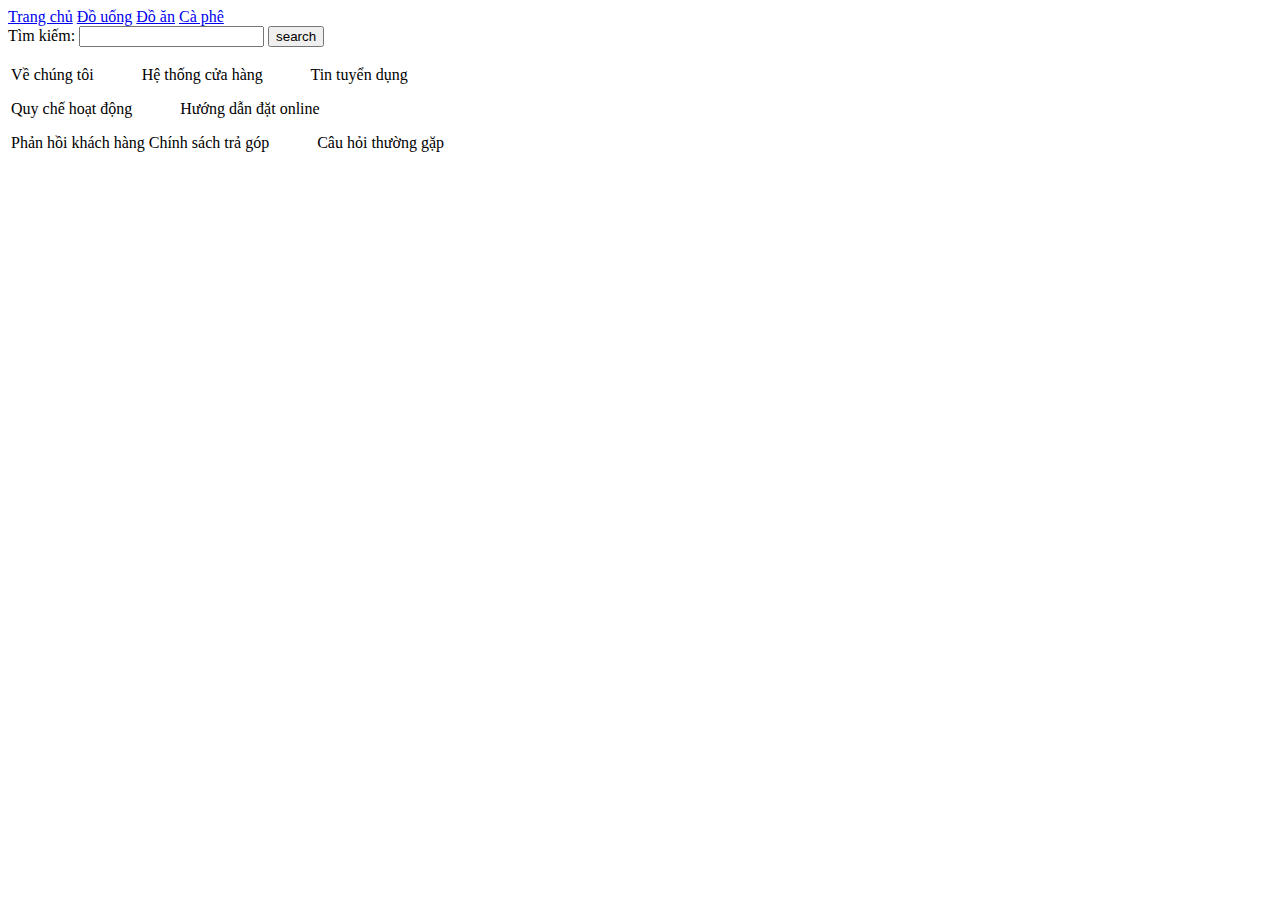
==== TrangChu/index.html @ 126f20be "gfhvn" ====
<!DOCTYPE html>
<html>
    <head>
		<title>Trang chủ</title>
		<meta charset="utf-8" />
		<link rel="stylesheet" type="text/css" href="css\style.css" />
		<script type="text/javascript" src="js\script.js"></script>
	</head>
    <body>
        <div id="head">
            <div id="banner_img"></div>
        </div>
        <div id="menu">
            <div id="menu_left">
                <a class = "menu_item" href="index.php?do=home">Trang chủ</a>
                <a class = "menu_item" href="index.php?do=home">Đồ uống</a>
                <a class = "menu_item" href="index.php?do=home">Đồ ăn</a>
                <a class = "menu_item" href="index.php?do=home">Cà phê</a>
            </div>
            <div id="menu_right">
                <form action="index.php?do=search_xuly" method="post">
					Tìm kiếm: <input type="text" name="search" />
					<input type="submit" name="ok" value="search" />
				</form>
            </div>
        </div>
        <div id="content">
            
        </div>
        <div id="footer">
            <table>
                <tr>
                    <td>
                        <p>Về chúng tôi &nbsp;&nbsp;&nbsp;&nbsp;&nbsp;&nbsp;&nbsp;&nbsp;&nbsp;&nbsp; Hệ thống cửa hàng 
                        &nbsp;&nbsp;&nbsp;&nbsp;&nbsp;&nbsp;&nbsp;&nbsp;&nbsp;&nbsp; Tin tuyển dụng </p>
            
                        <p>Quy chế hoạt động &nbsp;&nbsp;&nbsp;&nbsp;&nbsp;&nbsp;&nbsp;&nbsp;&nbsp;&nbsp; Hướng dẫn đặt online</p>
            
                        <p>Phản hồi khách hàng Chính sách trả góp &nbsp;&nbsp;&nbsp;&nbsp;&nbsp;&nbsp;&nbsp;&nbsp;&nbsp;&nbsp; 
                        Câu hỏi thường gặp</p>
        
                    </td>
                </tr>
            </table>
        </div>
    </body>
</html>
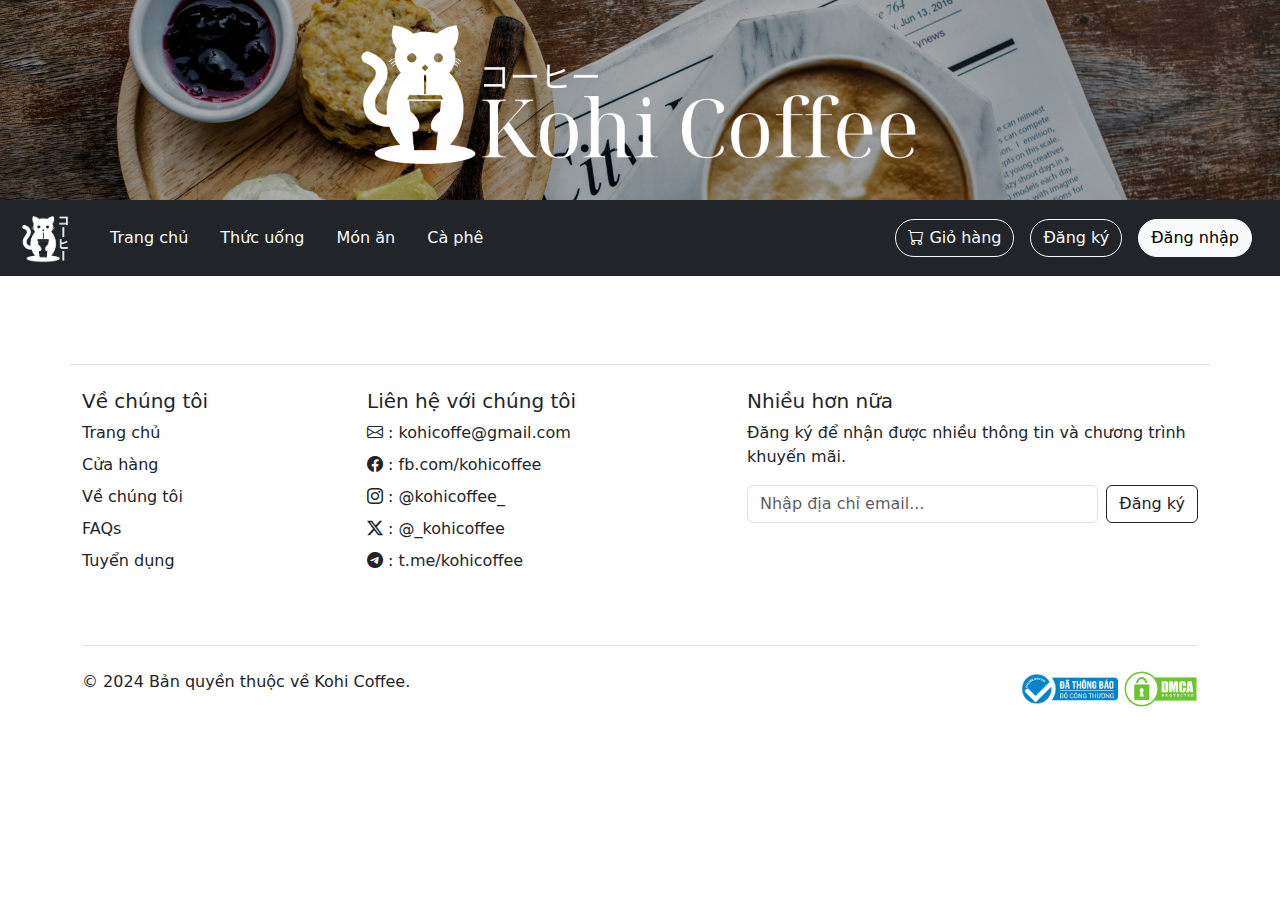
==== commit 910a98ba: "mới up" ====
--- a/TrangChu/index.html
+++ b/TrangChu/index.html
@@ -1,47 +1,136 @@
 <!DOCTYPE html>
 <html>
     <head>
-		<title>Trang chủ</title>
-		<meta charset="utf-8" />
-		<link rel="stylesheet" type="text/css" href="css\style.css" />
-		<script type="text/javascript" src="js\script.js"></script>
-	</head>
+        <title>Trang chủ</title>
+        <meta charset="utf-8" />
+        <meta name="viewport" content="width=device-width, initial-scale=1">
+        <link href="https://cdn.jsdelivr.net/npm/bootstrap@5.3.3/dist/css/bootstrap.min.css" rel="stylesheet"
+            integrity="sha384-QWTKZyjpPEjISv5WaRU9OFeRpok6YctnYmDr5pNlyT2bRjXh0JMhjY6hW+ALEwIH" crossorigin="anonymous">
+        <link rel="stylesheet" href="https://cdn.jsdelivr.net/npm/bootstrap-icons@1.11.3/font/bootstrap-icons.min.css">
+        <script src="https://cdn.jsdelivr.net/npm/bootstrap@5.3.3/dist/js/bootstrap.bundle.min.js"
+            integrity="sha384-YvpcrYf0tY3lHB60NNkmXc5s9fDVZLESaAA55NDzOxhy9GkcIdslK1eN7N6jIeHz"
+            crossorigin="anonymous"></script>
+        <link rel="stylesheet" type="text/css" href="css\style.css" />
+        <script type="text/javascript" src="js\script.js"></script>
+    </head>
+
     <body>
-        <div id="head">
-            <div id="banner_img"></div>
-        </div>
-        <div id="menu">
-            <div id="menu_left">
-                <a class = "menu_item" href="index.php?do=home">Trang chủ</a>
-                <a class = "menu_item" href="index.php?do=home">Đồ uống</a>
-                <a class = "menu_item" href="index.php?do=home">Đồ ăn</a>
-                <a class = "menu_item" href="index.php?do=home">Cà phê</a>
-            </div>
-            <div id="menu_right">
-                <form action="index.php?do=search_xuly" method="post">
-					Tìm kiếm: <input type="text" name="search" />
-					<input type="submit" name="ok" value="search" />
-				</form>
-            </div>
-        </div>
+        <!--Header-->
+        <header>
+            <div id="banner"></div>
+            <nav class="navbar navbar-expand bg-dark">
+                <div class="container justify-content-start">
+                    <a class="navbar-brand ms-2" href="">
+                        <img src="images/Logo.png" width="50px">
+                    </a>
+                    <div class="navbar" id="navbarNav">
+                        <ul class="navbar-nav">
+                            <li class="nav-item ms-3">
+                                <a class="nav-link active text-light" aria-current="page" href="#">Trang chủ</a>
+                            </li>
+                            <li class="nav-item ms-3">
+                                <a class="nav-link text-light" href="#">Thức uống</a>
+                            </li>
+                            <li class="nav-item ms-3">
+                                <a class="nav-link text-light" href="#">Món ăn</a>
+                            </li>
+                            <li class="nav-item ms-3">
+                                <a class="nav-link text-light" href="#">Cà phê</a>
+                            </li>
+                        </ul>
+                    </div>
+                </div>
+                <div class="container justify-content-end">
+                    <div class="navbar" id="navbarNav">
+                        <ul class="navbar-nav">
+                            <li class="nav-item">
+                                <a class="btn btn-outline-light rounded-pill" href="#">
+                                    <i class="bi bi-cart"></i> Giỏ hàng
+                                </a>
+                            </li>
+                            <li class="nav-item ms-3">
+                                <a class="btn btn-outline-light rounded-pill" href="#">Đăng ký</a>
+                            </li>
+                            <li class="nav-item ms-3 me-3">
+                                <a class="btn btn-light rounded-pill" href="#">Đăng nhập</a>
+                            </li>
+                        </ul>
+                    </div>
+                </div>
+            </nav>
+        </header>
+        <!--Content-->
         <div id="content">
             
         </div>
-        <div id="footer">
-            <table>
-                <tr>
-                    <td>
-                        <p>Về chúng tôi &nbsp;&nbsp;&nbsp;&nbsp;&nbsp;&nbsp;&nbsp;&nbsp;&nbsp;&nbsp; Hệ thống cửa hàng 
-                        &nbsp;&nbsp;&nbsp;&nbsp;&nbsp;&nbsp;&nbsp;&nbsp;&nbsp;&nbsp; Tin tuyển dụng </p>
-            
-                        <p>Quy chế hoạt động &nbsp;&nbsp;&nbsp;&nbsp;&nbsp;&nbsp;&nbsp;&nbsp;&nbsp;&nbsp; Hướng dẫn đặt online</p>
-            
-                        <p>Phản hồi khách hàng Chính sách trả góp &nbsp;&nbsp;&nbsp;&nbsp;&nbsp;&nbsp;&nbsp;&nbsp;&nbsp;&nbsp; 
-                        Câu hỏi thường gặp</p>
-        
-                    </td>
-                </tr>
-            </table>
+        <!--Footer-->
+        <div class="container bg-white">
+            <footer class="py-4">
+                <div class="row border-top py-4 my-4">
+                    <div class="col-5 col-md-3 mb-3">
+                        <h5>Về chúng tôi</h5>
+                        <ul class="nav flex-column">
+                            <li class="nav-item mb-2"><a href="#" class="nav-link p-0 text-dark">Trang chủ</a></li>
+                            <li class="nav-item mb-2"><a href="#" class="nav-link p-0 text-dark">Cửa hàng</a></li>
+                            <li class="nav-item mb-2"><a href="#" class="nav-link p-0 text-dark">Về chúng tôi</a></li>
+                            <li class="nav-item mb-2"><a href="#" class="nav-link p-0 text-dark">FAQs</a></li>
+                            <li class="nav-item mb-2"><a href="#" class="nav-link p-0 text-dark">Tuyển dụng</a></li>
+                        </ul>
+                    </div>
+
+                    <div class="col-5 col-md-3 mb-3">
+                        <h5>Liên hệ với chúng tôi</h5>
+                        <ul class="nav flex-column">
+                            <li class="nav-item mb-2">
+                                <a href="#" class="nav-link p-0 text-dark">
+                                    <i class="bi bi-envelope"></i> : kohicoffe@gmail.com
+                                </a>
+                            </li>
+                            <li class="nav-item mb-2">
+                                <a href="#" class="nav-link p-0 text-dark">
+                                    <i class="bi bi-facebook"></i> : fb.com/kohicoffee
+                                </a>
+                            </li>
+                            <li class="nav-item mb-2">
+                                <a href="#" class="nav-link p-0 text-dark">
+                                    <i class="bi bi-instagram"></i> : @kohicoffee_
+                                </a>
+                            </li>
+                            <li class="nav-item mb-2">
+                                <a href="#" class="nav-link p-0 text-dark">
+                                    <i class="bi bi-twitter-x"></i> : @_kohicoffee
+                                </a>
+                            </li>
+                            <li class="nav-item mb-2">
+                                <a href="#" class="nav-link p-0 text-dark">
+                                    <i class="bi bi-telegram"></i> : t.me/kohicoffee
+                                </a>
+                            </li>
+                        </ul>
+                    </div>
+
+                    <div class="col-md-5 offset-md-1 mb-3">
+                        <form>
+                            <h5>Nhiều hơn nữa</h5>
+                            <p>Đăng ký để nhận được nhiều thông tin và chương trình khuyến mãi.</p>
+                            <div class="d-flex flex-column flex-sm-row w-80 gap-2">
+                                <label for="newsletter1" class="visually-hidden">Email address</label>
+                                <input id="newsletter1" type="text" class="form-control" placeholder="Nhập địa chỉ email...">
+                                <button class="btn btn-outline-dark text-nowrap" type="button">Đăng ký</button>
+                            </div>
+                        </form>
+                    </div>
+                </div>
+
+                <div class="d-flex flex-column flex-sm-row justify-content-between py-4 my-2 border-top text-dark">
+                    <p>© 2024 Bản quyền thuộc về Kohi Coffee.</p>
+                    <div>
+                        <img src="images/logotbbct.png" width="100px">
+                        <img src="images/logodmca.png" width="75px">
+                    </div>
+                </div>
+            </footer>
         </div>
     </body>
+
 </html>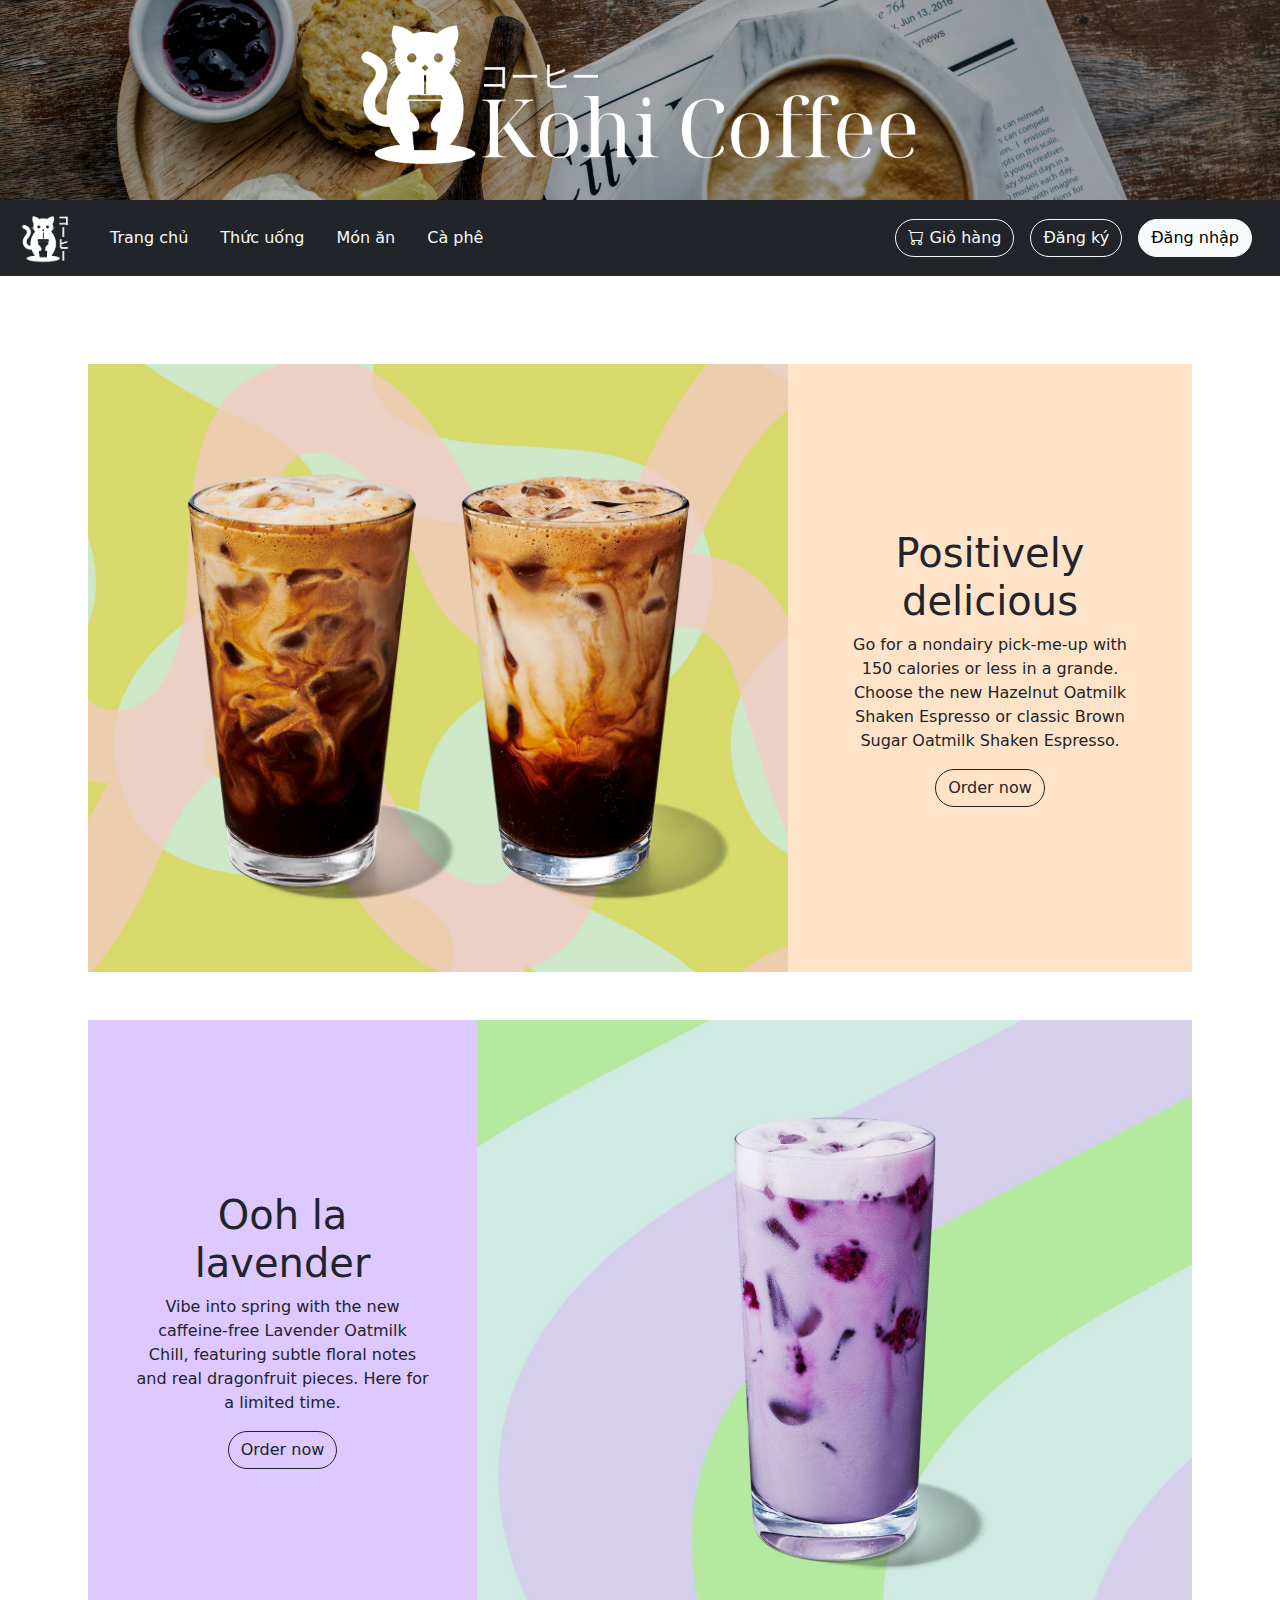
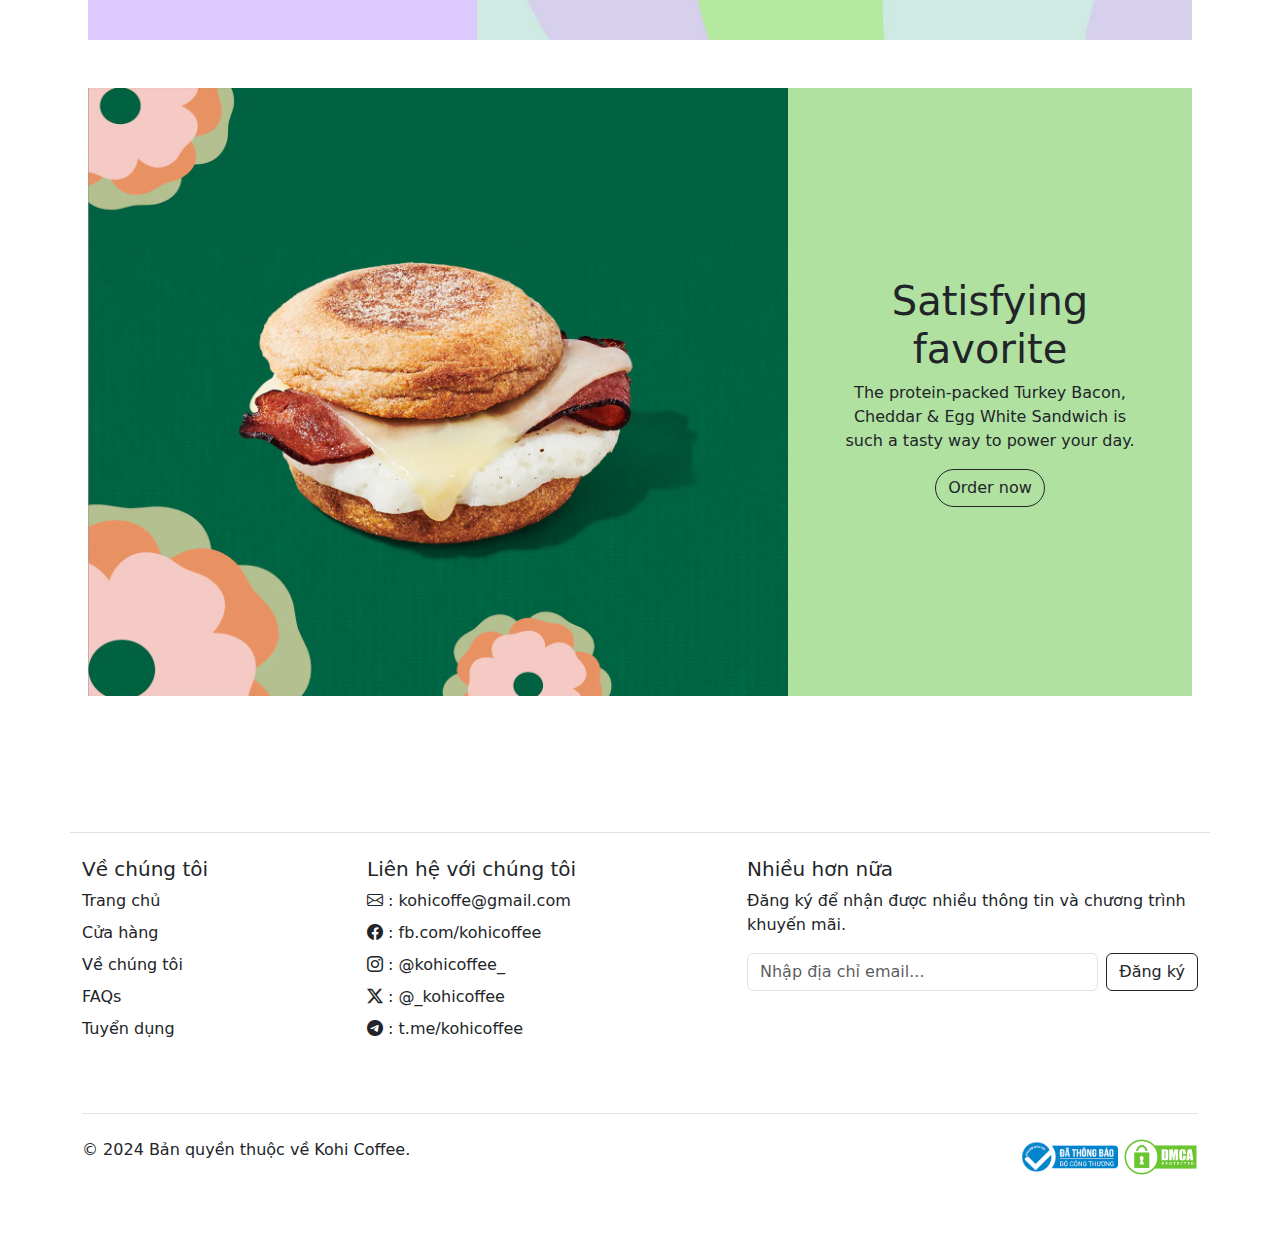
==== commit 5132dfac: "them phan content" ====
--- a/TrangChu/index.html
+++ b/TrangChu/index.html
@@ -61,7 +61,44 @@
         </header>
         <!--Content-->
         <div id="content">
-            
+            <div id="content">
+        <div>
+            <div class="d-flex flex-row align-items-center m-5" style="background-color: #ffe3c8;">
+                <div class="flex justify-center items-center">
+                    <img src="images/Espresso.jpg" class="block" width="700px">
+                </div>
+                <div class="flex justify-center items-center text-center px-5">
+                    <h1>Positively delicious</h1>
+                    <p class="ad_content">Go for a nondairy pick-me-up with 150 calories or less in a grande. Choose the new Hazelnut Oatmilk Shaken Espresso or classic Brown Sugar Oatmilk Shaken Espresso.</p>
+                    <a class="btn btn-outline-dark rounded-pill" href="">Order now</a>
+                </div>
+            </div>
+        </div>
+        <div>
+            <div class="d-flex flex-row  flex-row-reverse align-items-center m-5" style="background-color: #ddc8ff;">
+                <div class="flex justify-center items-center">
+                    <img src="images/oohlavender.jpg" class="block" width="715px">
+                </div>
+                <div class="flex justify-center items-center text-center px-5">
+                    <h1>Ooh la lavender</h1>
+                    <p class="ad_content">Vibe into spring with the new caffeine-free Lavender Oatmilk Chill, featuring subtle floral notes and real dragonfruit pieces. Here for a limited time.</p>
+                    <a class="btn btn-outline-dark rounded-pill" href="">Order now</a>
+                </div>
+            </div>
+        </div>
+        <div>
+            <div class="d-flex flex-row align-items-center m-5" style="background-color: #b0e1a0;">
+                <div class="flex justify-center items-center">
+                    <img src="images/Bacon.jpg" class="block" width="700px">
+                </div>
+                <div class="flex justify-center items-center text-center px-5">
+                    <h1>Satisfying favorite</h1>
+                    <p class="ad_content">The protein-packed Turkey Bacon, Cheddar & Egg White Sandwich is such a tasty way to power your day.</p>
+                    <a class="btn btn-outline-dark rounded-pill" href="">Order now</a>
+                </div>
+            </div>
+        </div>
+    </div>
         </div>
         <!--Footer-->
         <div class="container bg-white">
@@ -133,4 +170,4 @@
         </div>
     </body>
 
-</html>+</html>
